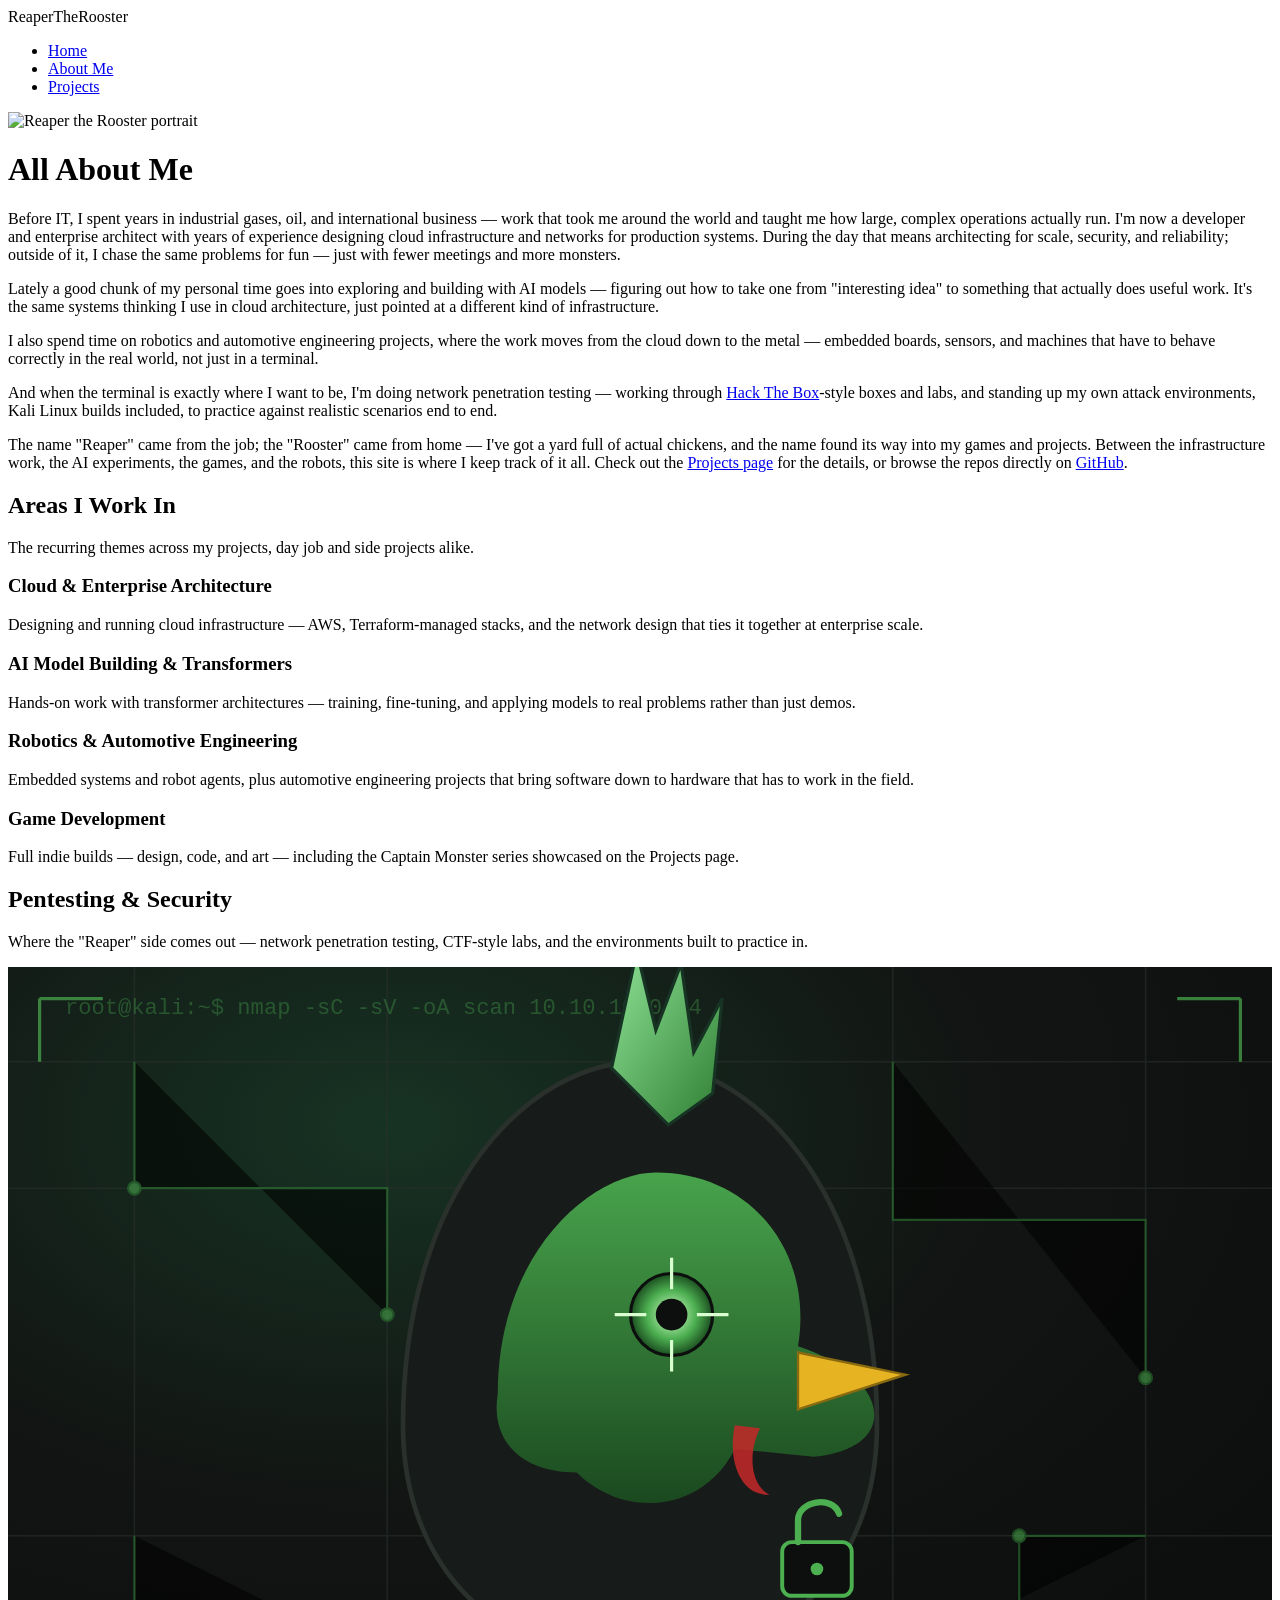
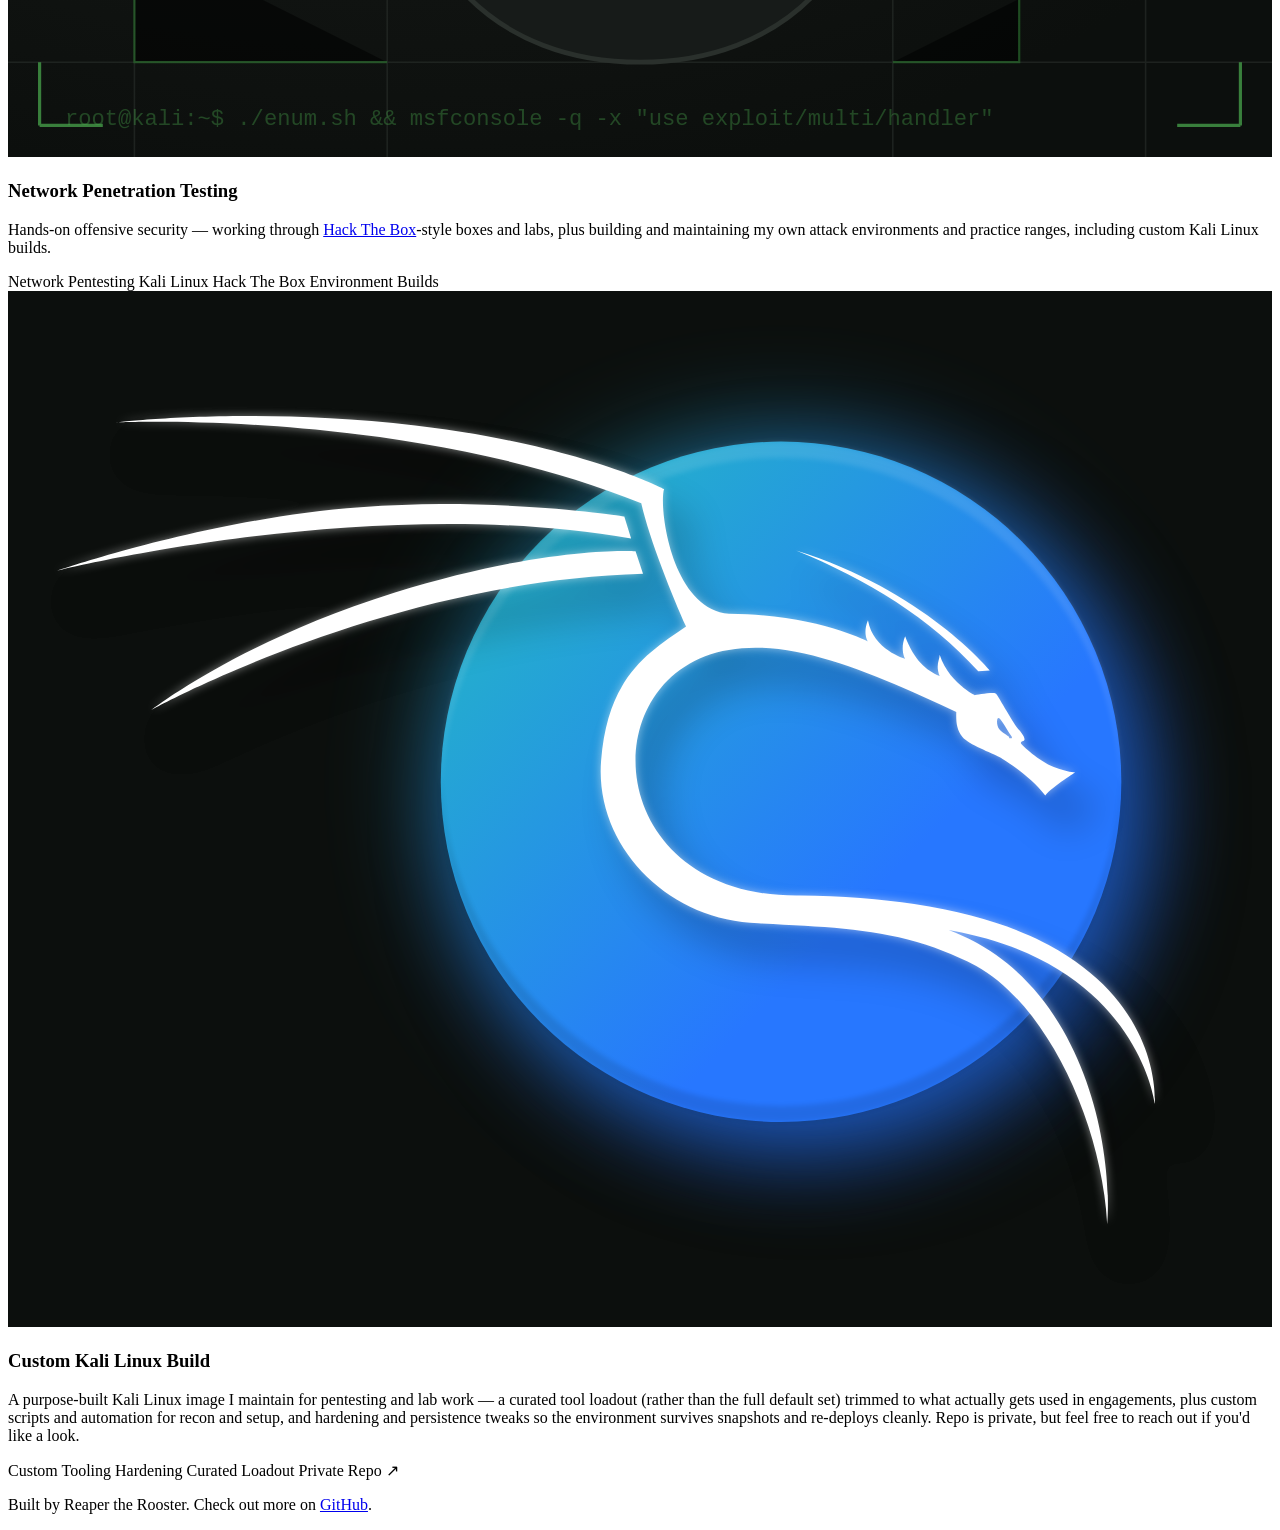
==== about.html @ b96e640f "Add pentesting & security section to about page Adds a "Pentesting & Security" section with two card" ====
<!DOCTYPE html>
<html lang="en">
<head>
    <meta charset="UTF-8">
    <meta name="viewport" content="width=device-width, initial-scale=1.0">
    <title>About Me — Reaper the Rooster</title>
    <link rel="stylesheet" href="style.css">
</head>
<body>

    <nav class="site-nav">
        <div class="brand">Reaper<span>TheRooster</span></div>
        <ul>
            <li><a href="index.html">Home</a></li>
            <li><a href="about.html" class="active">About Me</a></li>
            <li><a href="projects.html">Projects</a></li>
        </ul>
    </nav>

    <div class="page-wrap">

        <div class="about-layout">
            <img class="about-photo" src="images/headshot.png" alt="Reaper the Rooster portrait">
            <div class="about-text">
                <h1>All About Me</h1>
                <p>
                    Before IT, I spent years in industrial gases, oil, and international business — work
                    that took me around the world and taught me how large, complex operations actually run.
                    I'm now a developer and enterprise architect with years of experience designing cloud
                    infrastructure and networks for production systems. During the day that means
                    architecting for scale, security, and reliability; outside of it, I chase the same
                    problems for fun — just with fewer meetings and more monsters.
                </p>
                <p>
                    Lately a good chunk of my personal time goes into exploring and building with AI
                    models — figuring out how to take one from "interesting idea" to something that
                    actually does useful work. It's the same systems thinking I use in cloud architecture,
                    just pointed at a different kind of infrastructure.
                </p>
                <p>
                    I also spend time on robotics and automotive engineering projects, where the work moves
                    from the cloud down to the metal — embedded boards, sensors, and machines that have to
                    behave correctly in the real world, not just in a terminal.
                </p>
                <p>
                    And when the terminal is exactly where I want to be, I'm doing network penetration
                    testing — working through <a href="https://www.hackthebox.com" target="_blank" rel="noopener">Hack The Box</a>-style
                    boxes and labs, and standing up my own attack environments, Kali Linux builds included,
                    to practice against realistic scenarios end to end.
                </p>
                <p>
                    The name "Reaper" came from the job; the "Rooster" came from home — I've got a yard full
                    of actual chickens, and the name found its way into my games and projects. Between the
                    infrastructure work, the AI experiments, the games, and the robots, this site is where I
                    keep track of it all. Check out the <a href="projects.html">Projects page</a> for the
                    details, or browse the repos directly on
                    <a href="https://github.com/ReaperTheRooster" target="_blank" rel="noopener">GitHub</a>.
                </p>
            </div>
        </div>

        <h2 class="section-title">Areas I Work In</h2>
        <p class="section-intro">The recurring themes across my projects, day job and side projects alike.</p>

        <div class="skill-list">
            <div class="card">
                <div class="card-body">
                    <h3>Cloud &amp; Enterprise Architecture</h3>
                    <p>Designing and running cloud infrastructure — AWS, Terraform-managed stacks, and the network design that ties it together at enterprise scale.</p>
                </div>
            </div>
            <div class="card">
                <div class="card-body">
                    <h3>AI Model Building &amp; Transformers</h3>
                    <p>Hands-on work with transformer architectures — training, fine-tuning, and applying models to real problems rather than just demos.</p>
                </div>
            </div>
            <div class="card">
                <div class="card-body">
                    <h3>Robotics &amp; Automotive Engineering</h3>
                    <p>Embedded systems and robot agents, plus automotive engineering projects that bring software down to hardware that has to work in the field.</p>
                </div>
            </div>
            <div class="card">
                <div class="card-body">
                    <h3>Game Development</h3>
                    <p>Full indie builds — design, code, and art — including the Captain Monster series showcased on the Projects page.</p>
                </div>
            </div>
        </div>

        <h2 class="section-title">Pentesting &amp; Security</h2>
        <p class="section-intro">Where the "Reaper" side comes out — network penetration testing, CTF-style labs, and the environments built to practice in.</p>

        <div class="card-grid">
            <div class="card">
                <img src="images/pentest-rooster.svg" alt="Reaper the Rooster pentesting artwork — hooded rooster silhouette with a targeting reticle eye">
                <div class="card-body">
                    <h3>Network Penetration Testing</h3>
                    <p>
                        Hands-on offensive security — working through
                        <a href="https://www.hackthebox.com" target="_blank" rel="noopener">Hack The Box</a>-style
                        boxes and labs, plus building and maintaining my own attack environments and practice
                        ranges, including custom Kali Linux builds.
                    </p>
                    <div class="tag-row">
                        <span class="tag">Network Pentesting</span>
                        <span class="tag">Kali Linux</span>
                        <span class="tag">Hack The Box</span>
                        <span class="tag">Environment Builds</span>
                    </div>
                </div>
            </div>
            <div class="card">
                <img src="images/kali-dragon.svg" alt="Kali Linux dragon logo" style="background:#0c0f0d; padding: 20px;">
                <div class="card-body">
                    <h3>Custom Kali Linux Build</h3>
                    <p>
                        A purpose-built Kali Linux image I maintain for pentesting and lab work — a curated
                        tool loadout (rather than the full default set) trimmed to what actually gets used in
                        engagements, plus custom scripts and automation for recon and setup, and hardening and
                        persistence tweaks so the environment survives snapshots and re-deploys cleanly.
                        Repo is private, but feel free to reach out if you'd like a look.
                    </p>
                    <div class="tag-row">
                        <span class="tag">Custom Tooling</span>
                        <span class="tag">Hardening</span>
                        <span class="tag">Curated Loadout</span>
                        <span class="tag"><a href="https://github.com/ReaperTheRooster/kali-machine-image" target="_blank" rel="noopener" style="color:inherit; text-decoration:none;">Private Repo ↗</a></span>
                    </div>
                </div>
            </div>
        </div>

    </div>

    <footer class="site-footer">
        <p>Built by Reaper the Rooster. Check out more on <a href="https://github.com/ReaperTheRooster" target="_blank" rel="noopener">GitHub</a>.</p>
    </footer>

</body>
</html>
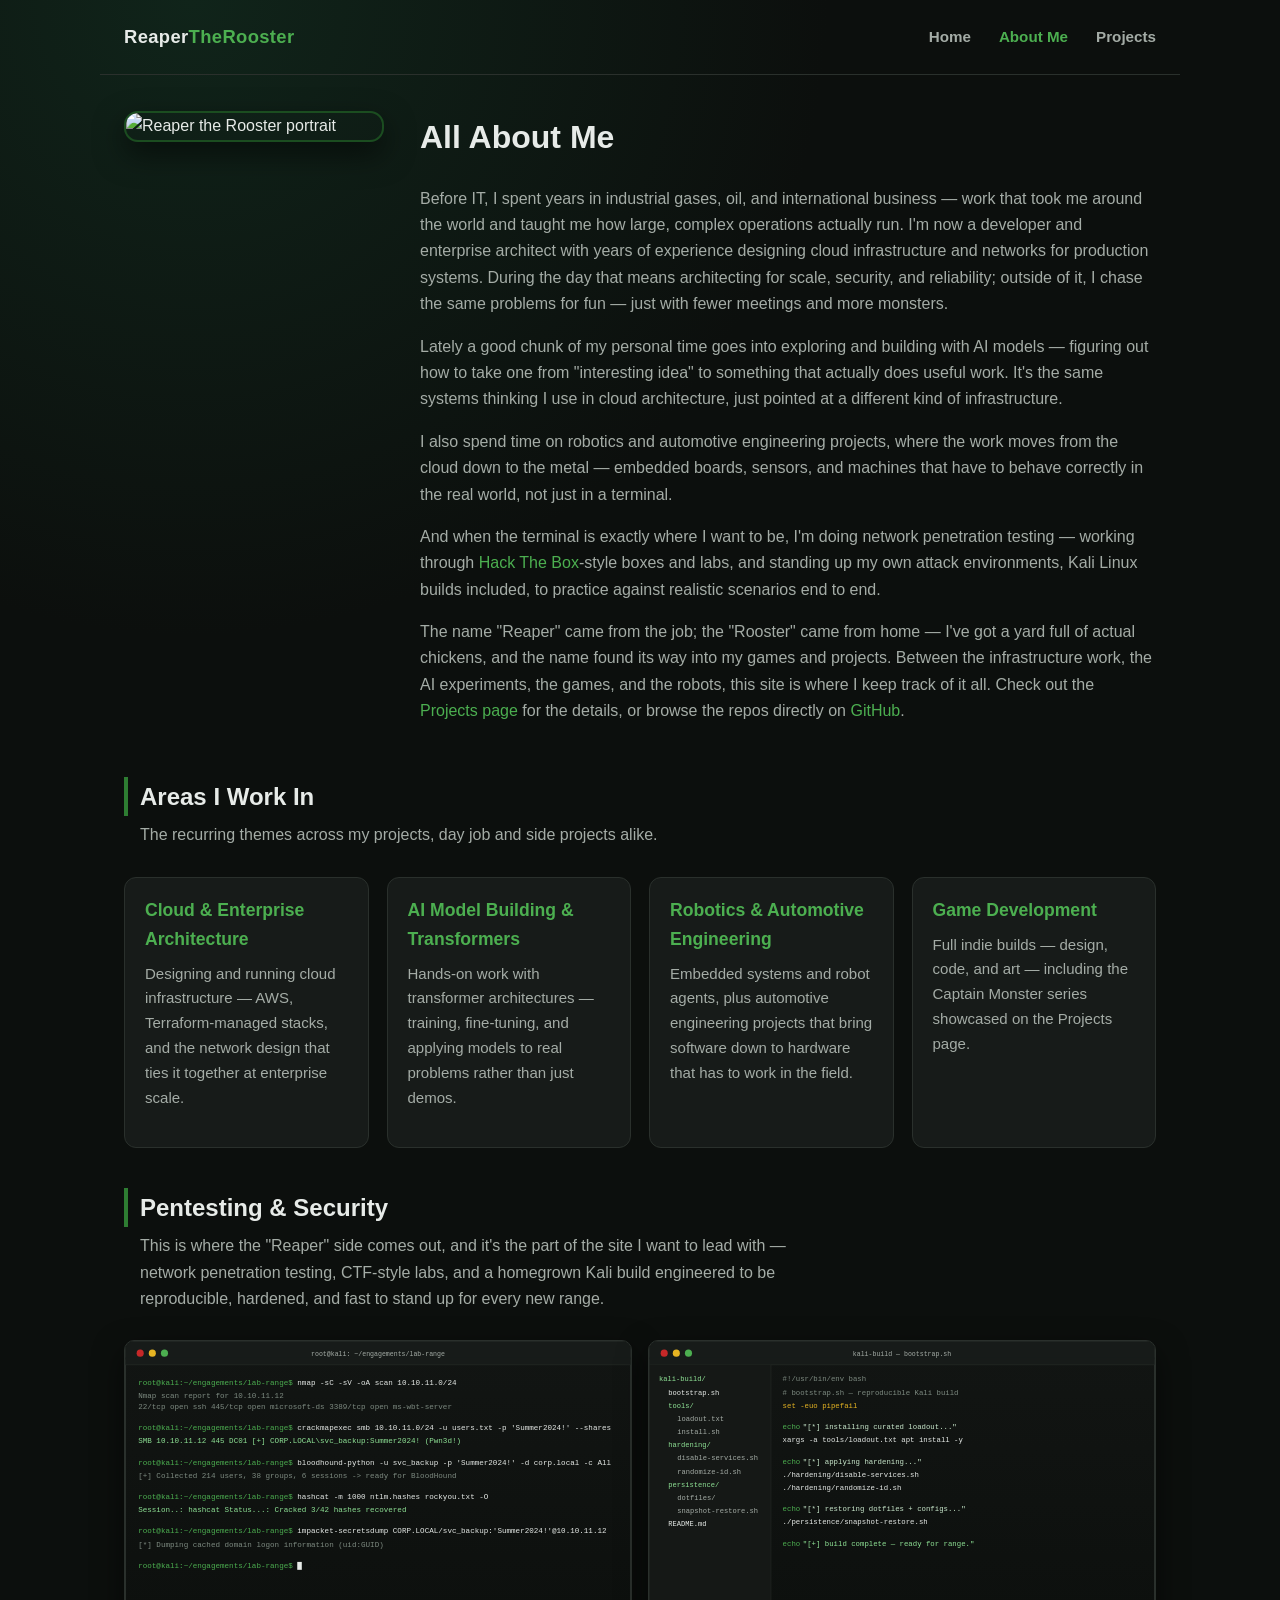
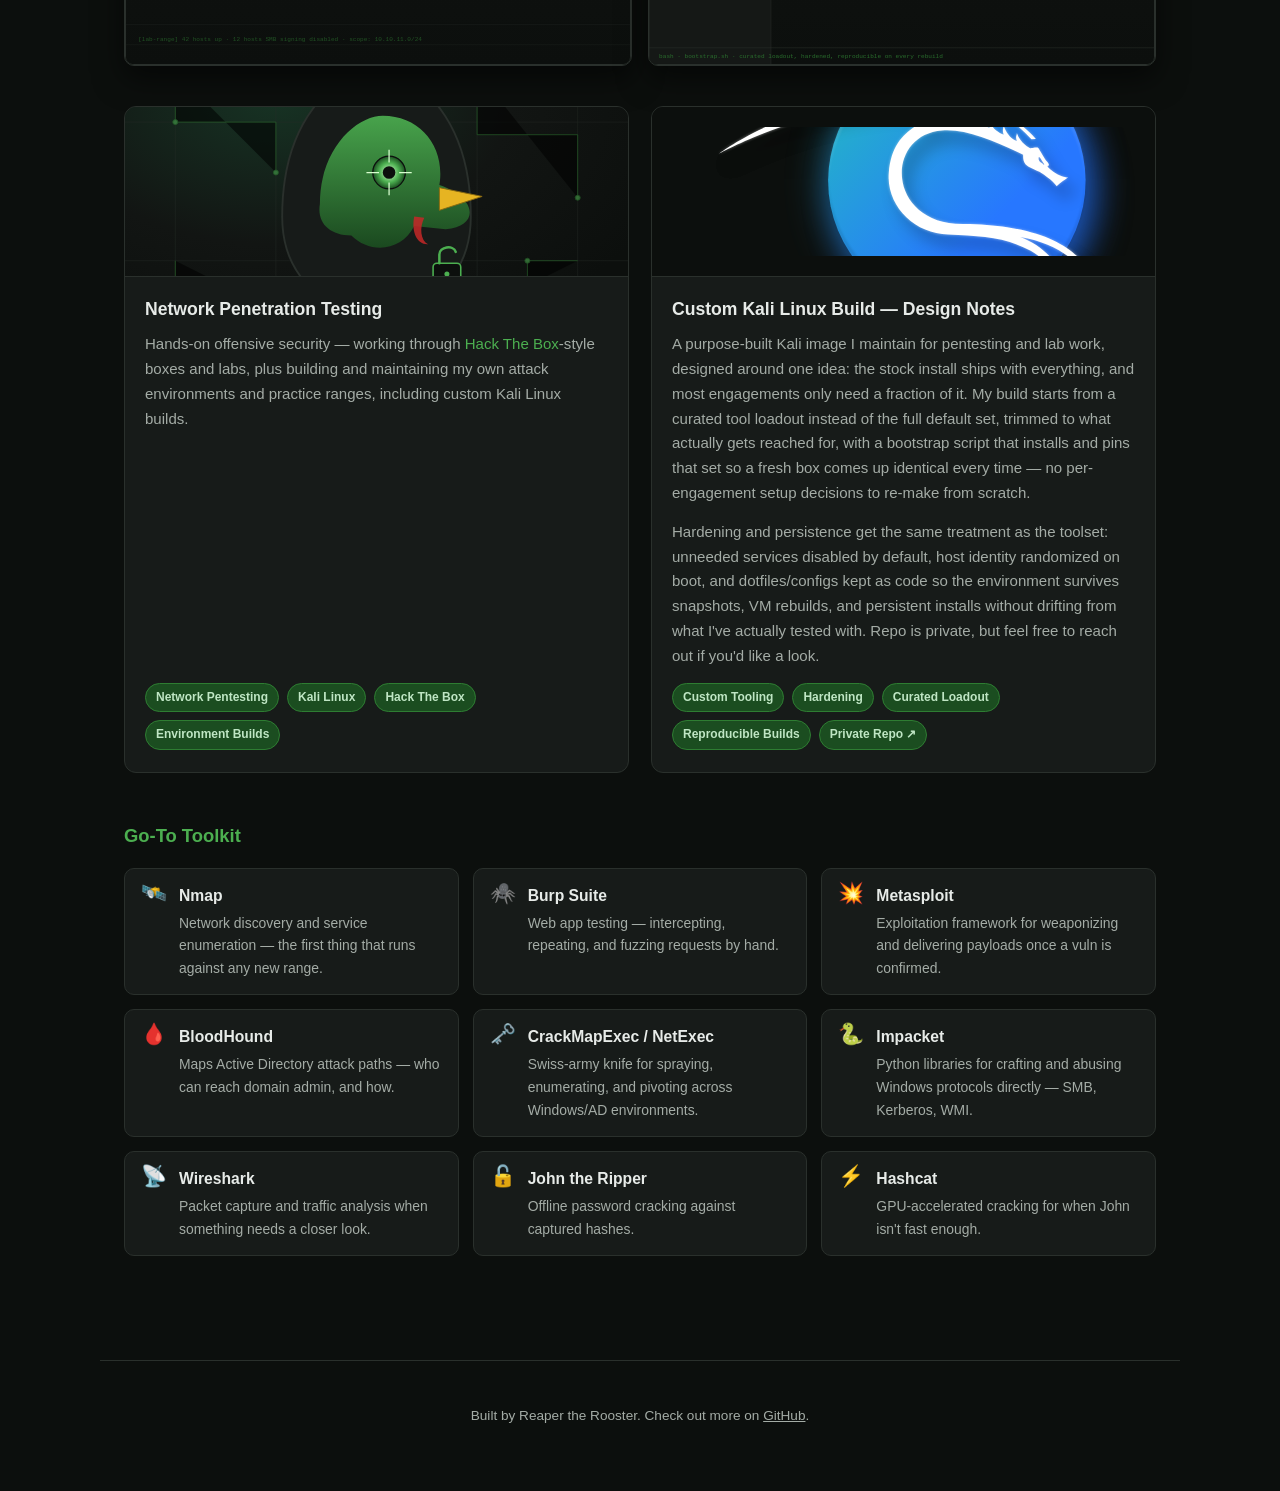
==== commit 1f1c1d99: "Expand pentesting & security highlight with toolkit, Kali build notes, and mockups - Feature Network" ====
--- a/about.html
+++ b/about.html
@@ -90,7 +90,16 @@
         </div>
 
         <h2 class="section-title">Pentesting &amp; Security</h2>
-        <p class="section-intro">Where the "Reaper" side comes out — network penetration testing, CTF-style labs, and the environments built to practice in.</p>
+        <p class="section-intro">
+            This is where the "Reaper" side comes out, and it's the part of the site I want to lead with —
+            network penetration testing, CTF-style labs, and a homegrown Kali build engineered to be
+            reproducible, hardened, and fast to stand up for every new range.
+        </p>
+
+        <div class="still-grid">
+            <img src="images/recon-terminal.svg" alt="Stylized terminal mockup showing nmap, CrackMapExec, BloodHound, Hashcat, and Impacket run against a lab range">
+            <img src="images/kali-loadout.svg" alt="Stylized code editor view of the custom Kali build repo — bootstrap.sh, tools/, hardening/, and persistence/">
+        </div>
 
         <div class="card-grid">
             <div class="card">
@@ -114,21 +123,70 @@
             <div class="card">
                 <img src="images/kali-dragon.svg" alt="Kali Linux dragon logo" style="background:#0c0f0d; padding: 20px;">
                 <div class="card-body">
-                    <h3>Custom Kali Linux Build</h3>
+                    <h3>Custom Kali Linux Build — Design Notes</h3>
                     <p>
-                        A purpose-built Kali Linux image I maintain for pentesting and lab work — a curated
-                        tool loadout (rather than the full default set) trimmed to what actually gets used in
-                        engagements, plus custom scripts and automation for recon and setup, and hardening and
-                        persistence tweaks so the environment survives snapshots and re-deploys cleanly.
-                        Repo is private, but feel free to reach out if you'd like a look.
+                        A purpose-built Kali image I maintain for pentesting and lab work, designed around one
+                        idea: the stock install ships with everything, and most engagements only need a
+                        fraction of it. My build starts from a curated tool loadout instead of the full default
+                        set, trimmed to what actually gets reached for, with a bootstrap script that installs
+                        and pins that set so a fresh box comes up identical every time — no per-engagement setup
+                        decisions to re-make from scratch.
+                    </p>
+                    <p>
+                        Hardening and persistence get the same treatment as the toolset: unneeded services
+                        disabled by default, host identity randomized on boot, and dotfiles/configs kept as
+                        code so the environment survives snapshots, VM rebuilds, and persistent installs without
+                        drifting from what I've actually tested with. Repo is private, but feel free to reach
+                        out if you'd like a look.
                     </p>
                     <div class="tag-row">
                         <span class="tag">Custom Tooling</span>
                         <span class="tag">Hardening</span>
                         <span class="tag">Curated Loadout</span>
+                        <span class="tag">Reproducible Builds</span>
                         <span class="tag"><a href="https://github.com/ReaperTheRooster/kali-machine-image" target="_blank" rel="noopener" style="color:inherit; text-decoration:none;">Private Repo ↗</a></span>
                     </div>
                 </div>
+            </div>
+        </div>
+
+        <h3 class="subsection-title">Go-To Toolkit</h3>
+        <div class="tool-grid">
+            <div class="tool-item">
+                <span class="tool-icon">🛰️</span>
+                <div><strong>Nmap</strong><p>Network discovery and service enumeration — the first thing that runs against any new range.</p></div>
+            </div>
+            <div class="tool-item">
+                <span class="tool-icon">🕷️</span>
+                <div><strong>Burp Suite</strong><p>Web app testing — intercepting, repeating, and fuzzing requests by hand.</p></div>
+            </div>
+            <div class="tool-item">
+                <span class="tool-icon">💥</span>
+                <div><strong>Metasploit</strong><p>Exploitation framework for weaponizing and delivering payloads once a vuln is confirmed.</p></div>
+            </div>
+            <div class="tool-item">
+                <span class="tool-icon">🩸</span>
+                <div><strong>BloodHound</strong><p>Maps Active Directory attack paths — who can reach domain admin, and how.</p></div>
+            </div>
+            <div class="tool-item">
+                <span class="tool-icon">🗝️</span>
+                <div><strong>CrackMapExec / NetExec</strong><p>Swiss-army knife for spraying, enumerating, and pivoting across Windows/AD environments.</p></div>
+            </div>
+            <div class="tool-item">
+                <span class="tool-icon">🐍</span>
+                <div><strong>Impacket</strong><p>Python libraries for crafting and abusing Windows protocols directly — SMB, Kerberos, WMI.</p></div>
+            </div>
+            <div class="tool-item">
+                <span class="tool-icon">📡</span>
+                <div><strong>Wireshark</strong><p>Packet capture and traffic analysis when something needs a closer look.</p></div>
+            </div>
+            <div class="tool-item">
+                <span class="tool-icon">🔓</span>
+                <div><strong>John the Ripper</strong><p>Offline password cracking against captured hashes.</p></div>
+            </div>
+            <div class="tool-item">
+                <span class="tool-icon">⚡</span>
+                <div><strong>Hashcat</strong><p>GPU-accelerated cracking for when John isn't fast enough.</p></div>
             </div>
         </div>
 
--- a/style.css
+++ b/style.css
@@ -0,0 +1,399 @@
+/* Reaper the Rooster — shared site styles */
+
+:root {
+    --bg: #0c0f0d;
+    --bg-alt: #121513;
+    --surface: #171b19;
+    --surface-alt: #1d2220;
+    --border: #2a302c;
+    --text: #e7ebe8;
+    --text-muted: #a4aca6;
+    --green: #2e7d32;
+    --green-bright: #4caf50;
+    --green-dim: #1b4d20;
+    --shadow: 0 12px 30px rgba(0, 0, 0, 0.55);
+}
+
+* {
+    box-sizing: border-box;
+}
+
+html {
+    scroll-behavior: smooth;
+}
+
+body {
+    margin: 0;
+    padding: 0;
+    background: radial-gradient(circle at 15% 0%, #10241a 0%, var(--bg) 45%) fixed,
+                var(--bg);
+    color: var(--text);
+    font-family: "Segoe UI", "Helvetica Neue", Arial, sans-serif;
+    line-height: 1.65;
+}
+
+a {
+    color: var(--green-bright);
+    text-decoration: none;
+}
+
+a:hover {
+    text-decoration: underline;
+}
+
+img {
+    max-width: 100%;
+    display: block;
+}
+
+hr {
+    border: none;
+    border-top: 1px solid var(--border);
+    margin: 40px 0;
+}
+
+/* ---------- Layout shell ---------- */
+
+.page-wrap {
+    max-width: 1080px;
+    margin: 0 auto;
+    padding: 0 24px 60px;
+}
+
+/* ---------- Nav ---------- */
+
+.site-nav {
+    display: flex;
+    align-items: center;
+    justify-content: space-between;
+    max-width: 1080px;
+    margin: 0 auto;
+    padding: 22px 24px;
+    border-bottom: 1px solid var(--border);
+}
+
+.site-nav .brand {
+    font-weight: 700;
+    font-size: 1.15rem;
+    color: var(--text);
+    letter-spacing: 0.02em;
+}
+
+.site-nav .brand span {
+    color: var(--green-bright);
+}
+
+.site-nav ul {
+    list-style: none;
+    display: flex;
+    gap: 28px;
+    margin: 0;
+    padding: 0;
+}
+
+.site-nav a {
+    color: var(--text-muted);
+    font-weight: 600;
+    font-size: 0.95rem;
+}
+
+.site-nav a:hover,
+.site-nav a.active {
+    color: var(--green-bright);
+    text-decoration: none;
+}
+
+/* ---------- Hero ---------- */
+
+.hero {
+    position: relative;
+    border-radius: 18px;
+    overflow: hidden;
+    margin: 32px 0 48px;
+    border: 1px solid var(--border);
+    box-shadow: var(--shadow);
+}
+
+.hero-bg {
+    position: absolute;
+    inset: 0;
+    background-size: cover;
+    background-position: center;
+    filter: saturate(0.85) brightness(0.55);
+}
+
+.hero-overlay {
+    position: absolute;
+    inset: 0;
+    background: linear-gradient(180deg, rgba(10, 14, 11, 0.55) 0%, rgba(10, 14, 11, 0.92) 100%);
+}
+
+.hero-content {
+    position: relative;
+    display: flex;
+    align-items: center;
+    gap: 36px;
+    padding: 48px;
+    flex-wrap: wrap;
+}
+
+.hero-portrait {
+    width: 180px;
+    height: 180px;
+    border-radius: 14px;
+    object-fit: cover;
+    border: 2px solid var(--green-dim);
+    box-shadow: var(--shadow);
+    flex-shrink: 0;
+}
+
+.hero-text h1 {
+    margin: 0 0 10px;
+    font-size: 2.2rem;
+    color: var(--text);
+}
+
+.hero-text .tagline {
+    color: var(--green-bright);
+    font-weight: 600;
+    margin: 0 0 16px;
+    font-size: 1.05rem;
+}
+
+.hero-text p {
+    max-width: 560px;
+    color: var(--text-muted);
+    margin: 0;
+}
+
+/* ---------- Sections & cards ---------- */
+
+.section-title {
+    font-size: 1.5rem;
+    margin: 0 0 6px;
+    color: var(--text);
+    border-left: 4px solid var(--green);
+    padding-left: 12px;
+}
+
+.section-intro {
+    color: var(--text-muted);
+    margin: 0 0 28px 16px;
+    max-width: 700px;
+}
+
+.card-grid {
+    display: grid;
+    grid-template-columns: repeat(auto-fit, minmax(280px, 1fr));
+    gap: 22px;
+    margin-bottom: 48px;
+}
+
+.card {
+    background: var(--surface);
+    border: 1px solid var(--border);
+    border-radius: 12px;
+    overflow: hidden;
+    display: flex;
+    flex-direction: column;
+    transition: transform 0.15s ease, border-color 0.15s ease;
+}
+
+.card:hover {
+    transform: translateY(-3px);
+    border-color: var(--green);
+}
+
+.card img {
+    width: 100%;
+    height: 170px;
+    object-fit: cover;
+    border-bottom: 1px solid var(--border);
+}
+
+.card-body {
+    padding: 18px 20px 22px;
+    flex: 1;
+    display: flex;
+    flex-direction: column;
+}
+
+.card-body h3 {
+    margin: 0 0 8px;
+    color: var(--text);
+    font-size: 1.1rem;
+}
+
+.card-body p {
+    color: var(--text-muted);
+    font-size: 0.94rem;
+    margin: 0 0 14px;
+    flex: 1;
+}
+
+.tag-row {
+    display: flex;
+    flex-wrap: wrap;
+    gap: 8px;
+    margin-top: auto;
+}
+
+.tag {
+    background: var(--green-dim);
+    color: #bfe6c4;
+    font-size: 0.75rem;
+    font-weight: 600;
+    padding: 4px 10px;
+    border-radius: 999px;
+    border: 1px solid var(--green);
+}
+
+.card-icon {
+    height: 170px;
+    display: flex;
+    align-items: center;
+    justify-content: center;
+    font-size: 3rem;
+    background: linear-gradient(135deg, var(--surface-alt), var(--bg-alt));
+    border-bottom: 1px solid var(--border);
+}
+
+/* ---------- Gallery (lightbox-free stills) ---------- */
+
+.still-grid {
+    display: grid;
+    grid-template-columns: repeat(auto-fit, minmax(220px, 1fr));
+    gap: 16px;
+    margin: 16px 0 40px;
+}
+
+.still-grid img {
+    border-radius: 10px;
+    border: 1px solid var(--border);
+    box-shadow: var(--shadow);
+}
+
+/* ---------- About page ---------- */
+
+.about-layout {
+    display: flex;
+    gap: 36px;
+    align-items: flex-start;
+    flex-wrap: wrap;
+    margin: 36px 0;
+}
+
+.about-photo {
+    width: 260px;
+    border-radius: 14px;
+    border: 2px solid var(--green-dim);
+    box-shadow: var(--shadow);
+    flex-shrink: 0;
+}
+
+.about-text {
+    flex: 1;
+    min-width: 280px;
+}
+
+.about-text h1 {
+    margin-top: 0;
+    color: var(--text);
+}
+
+.about-text p {
+    color: var(--text-muted);
+}
+
+.skill-list {
+    display: grid;
+    grid-template-columns: repeat(auto-fit, minmax(240px, 1fr));
+    gap: 18px;
+    margin: 16px 0 40px;
+}
+
+.skill-list .card-body h3 {
+    color: var(--green-bright);
+}
+
+/* ---------- Subsections & toolkit grid ---------- */
+
+.subsection-title {
+    font-size: 1.15rem;
+    margin: 0 0 16px;
+    color: var(--green-bright);
+}
+
+.tool-grid {
+    display: grid;
+    grid-template-columns: repeat(auto-fit, minmax(260px, 1fr));
+    gap: 14px;
+    margin: 0 0 44px;
+}
+
+.tool-item {
+    display: flex;
+    gap: 12px;
+    align-items: flex-start;
+    background: var(--surface);
+    border: 1px solid var(--border);
+    border-radius: 10px;
+    padding: 14px 16px;
+}
+
+.tool-icon {
+    font-size: 1.3rem;
+    line-height: 1;
+    flex-shrink: 0;
+}
+
+.tool-item strong {
+    color: var(--text);
+    display: block;
+    margin-bottom: 3px;
+    font-size: 0.98rem;
+}
+
+.tool-item p {
+    color: var(--text-muted);
+    font-size: 0.87rem;
+    margin: 0;
+}
+
+/* ---------- Footer ---------- */
+
+.site-footer {
+    text-align: center;
+    color: var(--text-muted);
+    font-size: 0.85rem;
+    padding: 30px 24px 50px;
+    border-top: 1px solid var(--border);
+    max-width: 1080px;
+    margin: 0 auto;
+}
+
+.site-footer a {
+    color: var(--text-muted);
+    text-decoration: underline;
+}
+
+@media (max-width: 640px) {
+    .site-nav {
+        flex-direction: column;
+        gap: 14px;
+    }
+
+    .hero-content {
+        padding: 30px 22px;
+    }
+
+    .hero-text h1 {
+        font-size: 1.7rem;
+    }
+
+    .about-layout {
+        flex-direction: column;
+        align-items: center;
+        text-align: center;
+    }
+}
